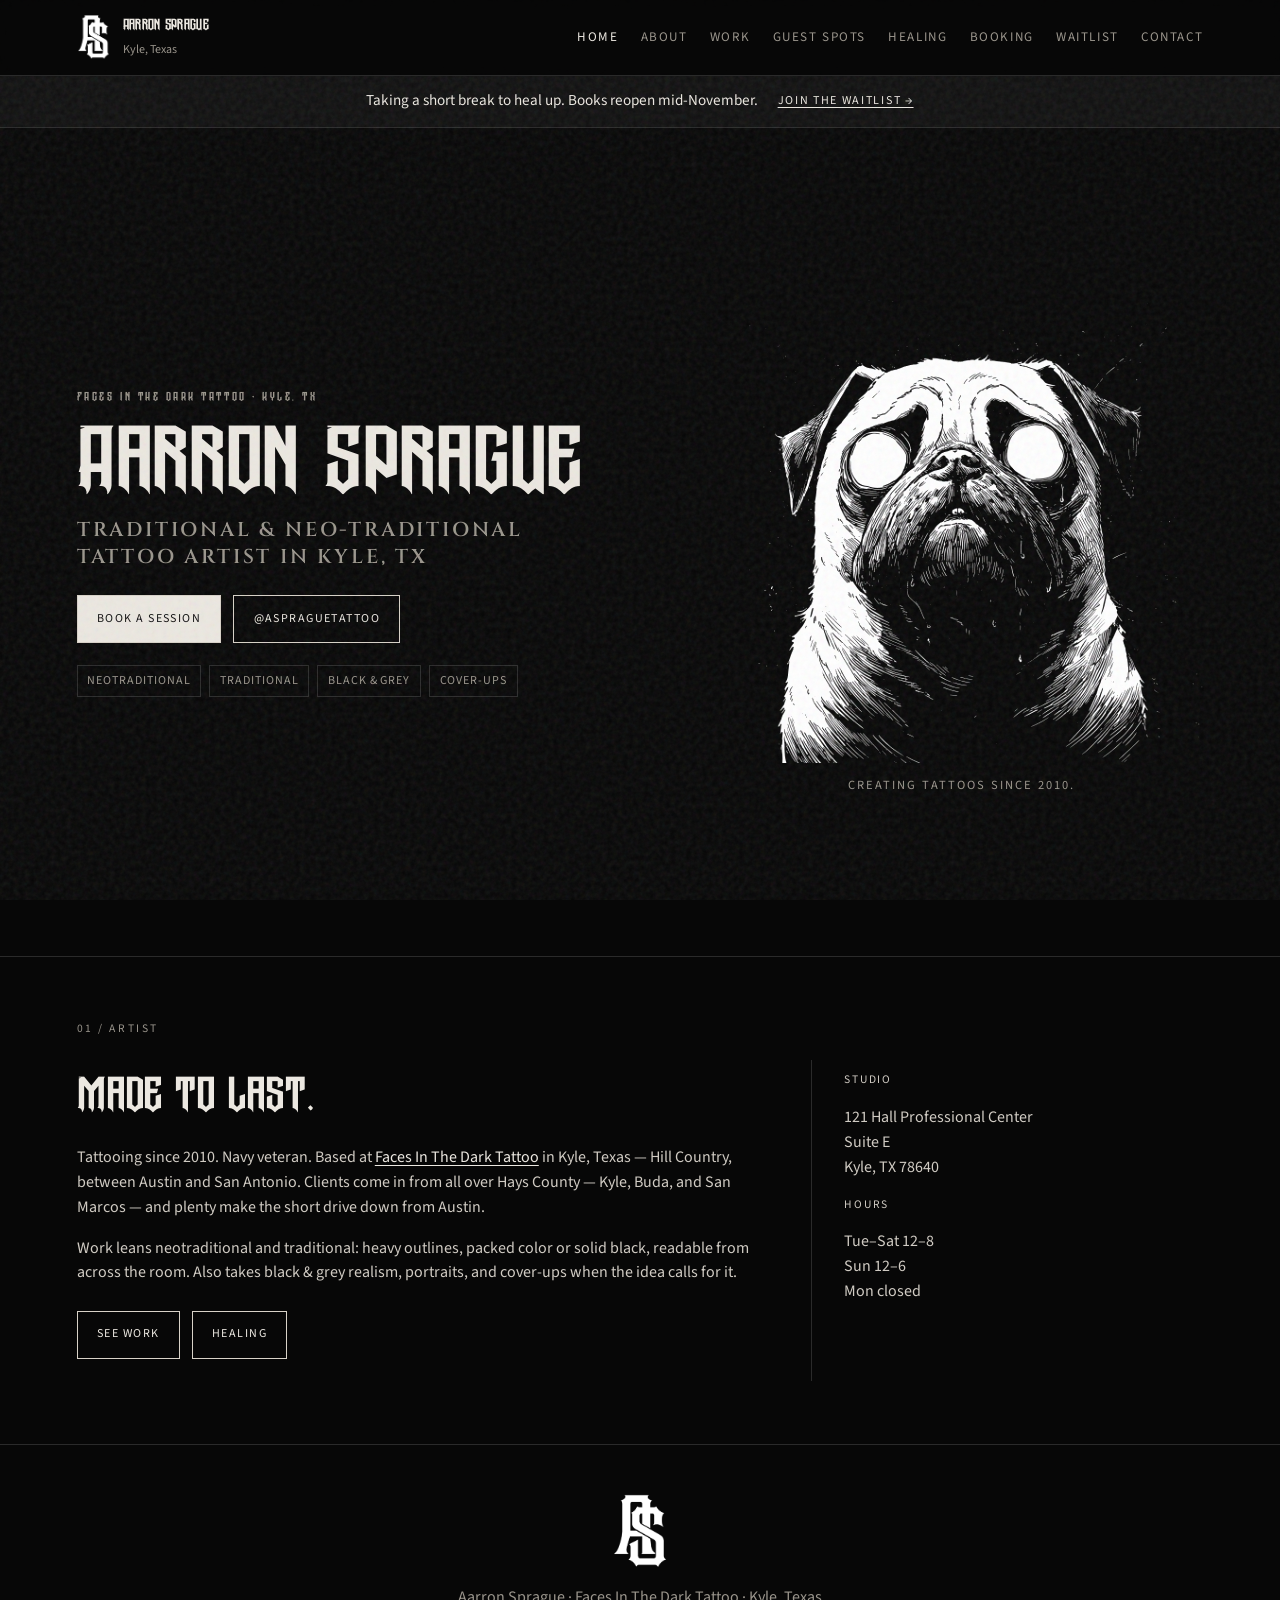
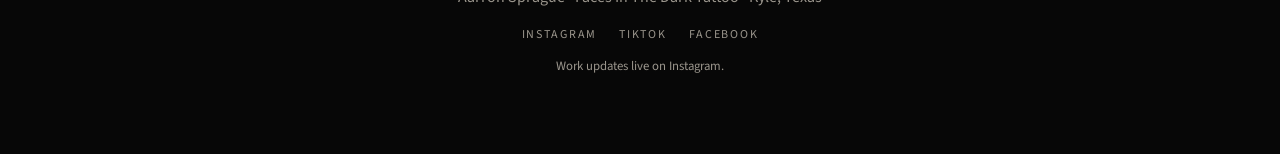
==== index.html @ e9ac8bb0 "Rebuild booking page: request form, other ways to book, how it works, deposit policy, FAQ; booking t" ====
<!DOCTYPE html>
<html lang="en">
<head>
  <meta charset="UTF-8" />
  <meta name="viewport" content="width=device-width, initial-scale=1" />
  <title>Kyle, TX Tattoo Artist | Traditional &amp; Neo-Trad | Aarron Sprague</title>
  <meta name="description" content="Bold traditional &amp; neo-traditional tattoos by Aarron Sprague at Faces In The Dark Tattoo in Kyle, TX. Near Austin, Buda &amp; San Marcos. Book today." />
  <link rel="canonical" href="https://aspraguetattoos.com/" />
  <meta property="og:type" content="website" />
  <meta property="og:site_name" content="Aarron Sprague Tattoo" />
  <meta property="og:title" content="Kyle, TX Tattoo Artist | Traditional &amp; Neo-Trad | Aarron Sprague" />
  <meta property="og:description" content="Bold traditional &amp; neo-traditional tattoos by Aarron Sprague at Faces In The Dark Tattoo in Kyle, TX. Near Austin, Buda &amp; San Marcos. Book today." />
  <meta property="og:url" content="https://aspraguetattoos.com/" />
  <meta property="og:image" content="https://aspraguetattoos.com/assets/og-image.jpg" />
  <meta property="og:image:width" content="1200" />
  <meta property="og:image:height" content="630" />
  <meta property="og:image:alt" content="Aarron Sprague, traditional &amp; neo-traditional tattoos at Faces In The Dark Tattoo, Kyle TX, with his black and white pug mascot" />
  <meta name="twitter:card" content="summary_large_image" />
  <meta name="twitter:title" content="Kyle, TX Tattoo Artist | Traditional &amp; Neo-Trad | Aarron Sprague" />
  <meta name="twitter:description" content="Bold traditional &amp; neo-traditional tattoos by Aarron Sprague at Faces In The Dark Tattoo in Kyle, TX. Near Austin, Buda &amp; San Marcos. Book today." />
  <meta name="twitter:image" content="https://aspraguetattoos.com/assets/og-image.jpg" />
  <link rel="icon" href="assets/pug-mascot.png" type="image/png" />
  <link rel="preconnect" href="https://fonts.googleapis.com" />
  <link rel="preconnect" href="https://fonts.gstatic.com" crossorigin />
  <link href="https://fonts.googleapis.com/css2?family=Cinzel:wght@400;600;700&family=Source+Sans+3:ital,wght@0,400;0,500;0,600;1,400&display=swap" rel="stylesheet" />
  <link rel="stylesheet" href="styles.css?v=6" />
  <script type="application/ld+json">
  {
    "@context": "https://schema.org",
    "@type": "TattooParlor",
    "name": "Faces In The Dark Tattoo",
    "url": "https://aspraguetattoos.com/",
    "image": "https://aspraguetattoos.com/assets/og-image.jpg",
    "telephone": "(512) 504-9988",
    "address": {
      "@type": "PostalAddress",
      "streetAddress": "121 Hall Professional Center, Suite E",
      "addressLocality": "Kyle",
      "addressRegion": "TX",
      "postalCode": "78640",
      "addressCountry": "US"
    },
    "hasMap": "https://maps.google.com/?q=121+Hall+Professional+Center+E+Kyle+TX+78640",
    "openingHoursSpecification": [
      {
        "@type": "OpeningHoursSpecification",
        "dayOfWeek": ["Tuesday", "Wednesday", "Thursday", "Friday", "Saturday"],
        "opens": "12:00",
        "closes": "20:00"
      },
      {
        "@type": "OpeningHoursSpecification",
        "dayOfWeek": "Sunday",
        "opens": "12:00",
        "closes": "18:00"
      }
    ],
    "employee": {
      "@type": "Person",
      "name": "Aarron Sprague",
      "jobTitle": "Tattoo Artist",
      "url": "https://aspraguetattoos.com/"
    },
    "sameAs": [
      "https://www.instagram.com/aspraguetattoo/",
      "https://www.tiktok.com/@aspraguetattoos",
      "https://www.facebook.com/aspraguetattoo/"
    ]
  }
  </script>
</head>
<body>
  <div class="grain" aria-hidden="true"></div>

  <header class="site-header">
    <a class="brand" href="index.html">
      <img src="assets/as-mark.png" alt="" class="brand-mark" />
      <span>
        <strong>Aarron Sprague</strong>
        <em>Kyle, Texas</em>
      </span>
    </a>
    <button class="nav-toggle" type="button" aria-expanded="false" aria-controls="site-nav" aria-label="Open menu">
      <span></span><span></span>
    </button>
    <nav id="site-nav" class="site-nav">
      <a href="index.html" aria-current="page">Home</a>
      <a href="about.html">About</a>
      <a href="work.html">Work</a>
      <a href="guest.html">Guest spots</a>
      <a href="healing.html">Healing</a>
      <a href="booking.html">Booking</a>
      <a href="waitlist.html">Waitlist</a>
      <a href="contact.html">Contact</a>
    </nav>
  </header>

  <main>
    <div class="notice-banner" role="note">
      <p>Taking a short break to heal up. Books reopen mid-November.</p>
      <a href="waitlist.html">Join the waitlist &rarr;</a>
    </div>
    <section class="hero">
      <div class="hero-copy">
        <p class="eyebrow">Faces In The Dark Tattoo · Kyle, TX</p>
        <h1 class="hero-title">
          <span class="hero-name">Aarron Sprague</span><span class="visually-hidden">: </span>
          <span class="hero-sub">Traditional &amp; Neo-Traditional Tattoo Artist in Kyle, TX</span>
        </h1>
        <div class="hero-actions">
          <a class="btn btn-solid" href="booking.html">Book a session</a>
          <a class="btn btn-ghost" href="https://www.instagram.com/aspraguetattoo/" target="_blank" rel="noopener">@aspraguetattoo</a>
        </div>
        <ul class="tags">
          <li>Neotraditional</li>
          <li>Traditional</li>
          <li>Black &amp; Grey</li>
          <li>Cover-ups</li>
        </ul>
      </div>
      <figure class="hero-mascot">
        <img src="assets/pug-mascot.png" alt="Black and white Junji Ito style pug mascot with blank staring eyes" />
        <figcaption>Creating Tattoos since 2010.</figcaption>
      </figure>
    </section>

    <section class="about band">
      <div class="band-label">01 / Artist</div>
      <div class="about-grid">
        <div>
          <h2>Made to last.</h2>
          <p>
            Tattooing since 2010. Navy veteran. Based at
            <a href="https://www.facesinthedarktattoo.com/" target="_blank" rel="noopener">Faces In The Dark Tattoo</a>
            in Kyle, Texas — Hill Country, between Austin and San Antonio.
            Clients come in from all over Hays County — Kyle, Buda, and San Marcos — and plenty make the
            short drive down from Austin.
          </p>
          <p>
            Work leans neotraditional and traditional: heavy outlines, packed color or solid black,
            readable from across the room. Also takes black &amp; grey realism, portraits, and cover-ups
            when the idea calls for it.
          </p>
          <div class="hero-actions">
            <a class="btn btn-ghost" href="work.html">See work</a>
            <a class="btn btn-ghost" href="healing.html">Healing</a>
          </div>
        </div>
        <aside class="about-aside">
          <p class="aside-kicker">Studio</p>
          <p>121 Hall Professional Center<br />Suite E<br />Kyle, TX 78640</p>
          <p class="aside-kicker">Hours</p>
          <p>Tue–Sat 12–8<br />Sun 12–6<br />Mon closed</p>
        </aside>
      </div>
    </section>
  </main>

  <footer class="site-footer">
    <img src="assets/as-mark.png" alt="" class="footer-mark" />
    <p>Aarron Sprague · Faces In The Dark Tattoo · Kyle, Texas</p>
    <p class="footer-social">
      <a href="https://www.instagram.com/aspraguetattoo/" target="_blank" rel="noopener">Instagram</a>
      <a href="https://www.tiktok.com/@aspraguetattoos" target="_blank" rel="noopener">TikTok</a>
      <a href="https://www.facebook.com/aspraguetattoo/" target="_blank" rel="noopener">Facebook</a>
    </p>
    <p class="fine">Work updates live on Instagram.</p>
  </footer>

  <script src="nav.js"></script>
</body>
</html>
---- styles.css ----
@font-face {
  font-family: "Graen Metal";
  src:
    url("assets/fonts/GraenMetal-Regular.otf") format("opentype"),
    url("assets/fonts/GraenMetal-Regular.ttf") format("truetype"),
    url("assets/fonts/GraenMetal.woff") format("woff"),
    url("assets/fonts/GraenMetal.ttf") format("truetype");
  font-weight: 400;
  font-style: normal;
  font-display: swap;
}

:root {
  --bg: #070707;
  --bg-raise: #101010;
  --ink: #ece8e1;
  --muted: #9a958c;
  --line: #2a2a2a;
  --line-hard: #d8d2c8;
  --accent: #f3f0ea;
  --display: "Graen Metal", "Cinzel", serif;
}

* {
  box-sizing: border-box;
}

html {
  scroll-behavior: smooth;
}

html, body {
  margin: 0;
  padding: 0;
  background: var(--bg);
  color: var(--ink);
  font-family: "Source Sans 3", system-ui, sans-serif;
  line-height: 1.55;
}

img {
  max-width: 100%;
  display: block;
}

a {
  color: var(--ink);
  text-underline-offset: 3px;
}

a:hover {
  color: #fff;
}

h1, h2, h3, .brand strong, .eyebrow {
  font-family: var(--display);
  font-weight: 400;
  letter-spacing: 0.02em;
}

.grain {
  pointer-events: none;
  position: fixed;
  inset: 0;
  z-index: 8;
  opacity: 0.09;
  background-image: url("data:image/svg+xml,%3Csvg viewBox='0 0 200 200' xmlns='http://www.w3.org/2000/svg'%3E%3Cfilter id='n'%3E%3CfeTurbulence type='fractalNoise' baseFrequency='.85' numOctaves='4' stitchTiles='stitch'/%3E%3C/filter%3E%3Crect width='100%25' height='100%25' filter='url(%23n)'/%3E%3C/svg%3E");
}

.site-header {
  position: sticky;
  top: 0;
  z-index: 20;
  display: flex;
  align-items: center;
  justify-content: space-between;
  gap: 1rem;
  padding: 0.85rem 6vw;
  background: rgba(7, 7, 7, 0.92);
  border-bottom: 1px solid var(--line);
  backdrop-filter: blur(10px);
}

.brand {
  display: flex;
  align-items: center;
  gap: 0.75rem;
  text-decoration: none;
}

.brand-mark {
  width: 34px;
  height: 46px;
  object-fit: contain;
  border: none;
  border-radius: 0;
  background: transparent;
  filter: none;
}

.brand strong {
  display: block;
  font-size: 0.92rem;
}

.brand em {
  font-style: normal;
  color: var(--muted);
  font-size: 0.75rem;
}

.site-nav {
  display: flex;
  gap: 1.4rem;
}

.site-nav a {
  white-space: nowrap;
  text-decoration: none;
  font-size: 0.82rem;
  letter-spacing: 0.12em;
  text-transform: uppercase;
  color: var(--muted);
}

.site-nav a:hover,
.site-nav a[aria-current="page"] {
  color: var(--ink);
}

.page-main {
  min-height: 70vh;
}

.nav-toggle {
  display: none;
  width: 42px;
  height: 42px;
  background: transparent;
  border: 1px solid var(--line);
  color: var(--ink);
  cursor: pointer;
}

.nav-toggle span {
  display: block;
  height: 1px;
  margin: 6px 8px;
  background: var(--ink);
}

.hero {
  display: grid;
  grid-template-columns: 1.1fr 0.9fr;
  gap: 4vw;
  align-items: center;
  padding: 7vh 6vw 8vh;
  min-height: calc(100vh - 72px);
}

.eyebrow {
  color: var(--muted);
  text-transform: uppercase;
  letter-spacing: 0.22em;
  font-size: 0.72rem;
  margin-bottom: 0.8rem;
}

.hero h1 {
  font-size: clamp(2.6rem, 7vw, 5.4rem);
  line-height: 0.95;
  margin: 0 0 1.2rem;
}

.lede {
  max-width: 38rem;
  font-size: 1.15rem;
  color: #d4cfc6;
}

.hero-actions {
  display: flex;
  flex-wrap: wrap;
  gap: 0.75rem;
  margin: 1.6rem 0 1.4rem;
}

.btn {
  display: inline-block;
  padding: 0.85rem 1.2rem;
  text-decoration: none;
  letter-spacing: 0.12em;
  text-transform: uppercase;
  font-size: 0.75rem;
  border: 1px solid var(--line-hard);
}

.btn-solid {
  background: var(--ink);
  color: #111;
}

.btn-solid:hover {
  background: #fff;
  color: #000;
}

.btn-ghost {
  color: var(--ink);
}

.tags {
  display: flex;
  flex-wrap: wrap;
  gap: 0.5rem;
  padding: 0;
  margin: 0;
  list-style: none;
}

.tags li {
  border: 1px solid var(--line);
  color: var(--muted);
  font-size: 0.75rem;
  letter-spacing: 0.08em;
  text-transform: uppercase;
  padding: 0.35rem 0.6rem;
}

.hero-mascot {
  margin: 0;
}

.hero-mascot img {
  width: 100%;
  max-width: 520px;
  margin-inline: auto;
  mix-blend-mode: screen;
  filter: contrast(1.08) brightness(1.05);
}

.hero-mascot figcaption {
  color: var(--muted);
  font-size: 0.78rem;
  letter-spacing: 0.16em;
  text-transform: uppercase;
  margin-top: 0.8rem;
  text-align: center;
}

.band {
  padding: 7vh 6vw;
  border-top: 1px solid var(--line);
}

.band-label {
  font-size: 0.72rem;
  letter-spacing: 0.22em;
  text-transform: uppercase;
  color: var(--muted);
  margin-bottom: 1.4rem;
}

.section-head {
  max-width: 40rem;
  margin-bottom: 2.2rem;
}

.section-head h2,
.about-grid h2,
.contact-grid h2 {
  font-size: clamp(1.8rem, 4vw, 2.8rem);
  margin: 0 0 0.7rem;
}

.about-grid,
.contact-grid {
  display: grid;
  grid-template-columns: 1.4fr 0.8fr;
  gap: 3rem;
}

.about-grid p,
.section-head p {
  color: #d0cbc3;
}

.aside-kicker {
  text-transform: uppercase;
  letter-spacing: 0.16em;
  font-size: 0.72rem;
  color: var(--muted);
  margin-bottom: 0.3rem;
}

.about-aside {
  border-left: 1px solid var(--line);
  padding-left: 2rem;
}

.work-grid {
  display: grid;
  grid-template-columns: repeat(3, 1fr);
  gap: 1rem;
}

.work-card {
  display: flex;
  flex-direction: column;
  gap: 0.45rem;
  min-height: 180px;
  padding: 1.2rem;
  text-decoration: none;
  background: var(--bg-raise);
  border: 1px solid var(--line);
}

.work-card:hover {
  border-color: var(--line-hard);
}

.work-card.featured {
  grid-column: span 2;
  flex-direction: row;
  align-items: center;
  gap: 1.2rem;
}

.work-card.featured img {
  width: 140px;
  height: 140px;
  object-fit: cover;
  filter: contrast(1.1);
}

.work-meta {
  color: var(--muted);
  font-size: 0.72rem;
  letter-spacing: 0.14em;
  text-transform: uppercase;
}

.work-card strong {
  font-family: var(--display);
  font-size: 1.15rem;
}

.work-card span:last-child {
  color: #bdb8b0;
  font-size: 0.95rem;
}

.ig-banner {
  display: flex;
  align-items: center;
  gap: 1rem;
  margin: 0 0 1.4rem;
  padding: 0.8rem 1rem;
  border: 1px solid var(--line);
  text-decoration: none;
  max-width: 36rem;
}

.ig-banner img {
  width: 72px;
  height: 72px;
  object-fit: cover;
  filter: contrast(1.15);
}

.ig-banner strong {
  display: block;
  font-family: var(--display);
  font-weight: 400;
  letter-spacing: 0.04em;
}

.ig-banner em {
  color: var(--muted);
  font-style: normal;
  font-size: 0.9rem;
}

.gallery {
  columns: 3 240px;
  column-gap: 0.7rem;
}

.gallery figure {
  margin: 0 0 0.7rem;
  break-inside: avoid;
  background: #111;
  border: 1px solid var(--line);
}

.gallery img {
  width: 100%;
  height: auto;
  display: block;
}

.gallery figcaption {
  padding: 0.45rem 0.6rem 0.55rem;
  color: var(--muted);
  font-size: 0.75rem;
  letter-spacing: 0.08em;
  text-transform: uppercase;
}

@media (max-width: 720px) {
  .gallery {
    columns: 2 140px;
  }
}

.ig-grid .instagram-media {
  background: #111 !important;
  border: 1px solid var(--line) !important;
  border-radius: 0 !important;
  box-shadow: none !important;
  margin: 0 !important;
  min-width: 0 !important;
  width: 100% !important;
  max-width: none !important;
}

/* ---------- Aftercare: one sectioned article ---------- */
.heal-article {
  max-width: 70ch;
}

.heal-section {
  padding: 2.2rem 0;
  border-top: 1px solid var(--line);
}

.heal-section:first-child {
  padding-top: 0;
  border-top: 0;
}

.heal-section:last-child {
  padding-bottom: 0;
}

.heal-section h3 {
  margin: 0 0 1rem;
  font-family: var(--display);
  font-weight: 400;
  font-size: clamp(1.2rem, 2.4vw, 1.5rem);
  line-height: 1.2;
  color: var(--ink);
}

.heal-section p,
.heal-section li {
  color: #d0cbc3;
  font-size: 1.05rem;
  line-height: 1.7;
}

.heal-section p {
  margin: 0;
}

.heal-section p + p {
  margin-top: 1rem;
}

.heal-section ol,
.heal-section ul {
  margin: 0;
  padding-left: 1.4rem;
}

.heal-section li {
  padding-left: 0.35rem;
}

.heal-section li + li {
  margin-top: 0.6rem;
}

.heal-section li::marker {
  color: var(--muted);
}

.heal-section ol li::marker {
  font-variant-numeric: tabular-nums;
}

.book-layout {
  display: grid;
  grid-template-columns: 1fr 1fr;
  gap: 2rem;
}

.steps {
  margin: 0;
  padding: 0;
  list-style: none;
  counter-reset: step;
}

.steps li {
  counter-increment: step;
  position: relative;
  padding: 0 0 1.4rem 3rem;
  border-left: 1px solid var(--line);
}

.steps li::before {
  content: counter(step);
  position: absolute;
  left: -0.8rem;
  top: 0;
  width: 1.6rem;
  height: 1.6rem;
  border: 1px solid var(--line-hard);
  background: var(--bg);
  display: grid;
  place-items: center;
  font-family: var(--display);
  font-size: 0.75rem;
}

.steps strong {
  display: block;
  font-family: var(--display);
  margin-bottom: 0.25rem;
}

.book-cards {
  display: grid;
  gap: 0.8rem;
}

.book-card {
  display: block;
  padding: 1.1rem 1.2rem;
  text-decoration: none;
  border: 1px solid var(--line);
  background: var(--bg-raise);
}

.book-card:hover {
  border-color: var(--line-hard);
}

.book-card strong {
  display: block;
  font-family: var(--display);
  margin: 0.25rem 0;
}

address {
  font-style: normal;
  margin-bottom: 1rem;
}

.contact-list {
  list-style: none;
  padding: 0;
  margin: 0;
}

.contact-list li {
  border-top: 1px solid var(--line);
  padding: 0.7rem 0;
}

.map-link a {
  letter-spacing: 0.12em;
  text-transform: uppercase;
  font-size: 0.78rem;
}

.site-footer {
  border-top: 1px solid var(--line);
  padding: 3rem 6vw 4rem;
  text-align: center;
  color: var(--muted);
}

.footer-mark {
  width: 56px;
  height: 76px;
  object-fit: contain;
  margin: 0 auto 1rem;
  border: none;
  border-radius: 0;
  filter: none;
}

.fine {
  font-size: 0.8rem;
}

@media (max-width: 900px) {
  .hero,
  .about-grid,
  .contact-grid,
  .book-layout {
    grid-template-columns: 1fr;
  }

  .work-grid {
    grid-template-columns: 1fr 1fr;
  }

  .work-card.featured {
    grid-column: span 2;
  }

  .about-aside {
    border-left: 0;
    border-top: 1px solid var(--line);
    padding: 1.4rem 0 0;
  }

  .hero {
    min-height: unset;
    padding-top: 4vh;
  }
}

/* Eight nav links: switch to the menu button below 820px so links never wrap */
@media (max-width: 820px) {
  .nav-toggle {
    display: inline-block;
  }

  .site-nav {
    display: none;
    position: absolute;
    top: 100%;
    right: 0;
    left: 0;
    flex-direction: column;
    gap: 0;
    background: #0a0a0a;
    border-bottom: 1px solid var(--line);
    padding: 0.5rem 6vw 1rem;
  }

  .site-nav.open {
    display: flex;
  }

  .site-nav a {
    padding: 0.7rem 0;
    border-top: 1px solid var(--line);
  }
}

@media (max-width: 700px) {
  .work-grid,
  .work-card.featured {
    grid-template-columns: 1fr;
  }

  .work-card.featured {
    grid-column: auto;
    flex-direction: column;
    align-items: flex-start;
  }
}

.spot-list {
  display: grid;
  gap: 0.8rem;
  max-width: 46rem;
}

.spot {
  display: grid;
  grid-template-columns: 9.5rem 1fr;
  gap: 1rem;
  padding: 1rem 1.1rem;
  border: 1px solid var(--line);
  background: var(--bg-raise);
}

.spot time {
  color: var(--ink);
  letter-spacing: 0.08em;
  text-transform: uppercase;
  font-size: 0.82rem;
}

.spot strong {
  display: block;
  font-family: var(--display);
  font-weight: 400;
  font-size: 1.25rem;
  margin-bottom: 0.2rem;
}

.spot p {
  margin: 0;
  color: var(--muted);
}

.spot-empty {
  color: var(--muted);
  border: 1px dashed var(--line);
  padding: 1.2rem;
}

@media (max-width: 640px) {
  .spot {
    grid-template-columns: 1fr;
    gap: 0.3rem;
  }
}


/* ---------- Visually hidden (screen readers only) ---------- */
.visually-hidden {
  position: absolute !important;
  width: 1px;
  height: 1px;
  padding: 0;
  margin: -1px;
  overflow: hidden;
  clip: rect(0, 0, 0, 0);
  white-space: nowrap;
  border: 0;
}

/* ---------- Home H1: name + keyword line ---------- */
.hero-title .hero-name {
  display: block;
}

.hero-title .hero-sub {
  display: block;
  margin-top: 0.9rem;
  font-family: "Cinzel", serif;
  font-weight: 600;
  font-size: clamp(0.95rem, 1.6vw, 1.25rem);
  line-height: 1.35;
  letter-spacing: 0.14em;
  text-transform: uppercase;
  color: var(--muted);
  max-width: 34rem;
}

/* ---------- Break / waitlist banner ---------- */
.notice-banner {
  display: flex;
  flex-wrap: wrap;
  align-items: center;
  justify-content: center;
  gap: 0.4rem 1.2rem;
  padding: 0.85rem 6vw;
  background: var(--bg-raise);
  border-bottom: 1px solid var(--line);
  text-align: center;
}

.notice-banner p {
  margin: 0;
  color: var(--ink);
  font-size: 0.95rem;
}

.notice-banner a {
  font-size: 0.75rem;
  letter-spacing: 0.14em;
  text-transform: uppercase;
  white-space: nowrap;
}

/* ---------- Footer social ---------- */
.footer-social {
  display: flex;
  justify-content: center;
  flex-wrap: wrap;
  gap: 0.4rem 1.4rem;
  margin: 1rem 0 0;
}

.footer-social a {
  color: var(--muted);
  text-decoration: none;
  font-size: 0.75rem;
  letter-spacing: 0.14em;
  text-transform: uppercase;
}

.footer-social a:hover {
  color: var(--ink);
}

/* ---------- Waitlist form ---------- */
.form-col {
  display: grid;
  gap: 0.8rem;
  align-content: start;
  min-width: 0;
}

.form-col > .aside-kicker {
  margin: 0;
}

.waitlist-form {
  display: grid;
  gap: 1.35rem;
  align-content: start;
  margin: 0;
  padding: 1.6rem 1.5rem 1.5rem;
  background: var(--bg-raise);
  border: 1px solid var(--line);
}

.hp-field,
.waitlist-form .hp-field {
  display: none !important;
}

.field-row {
  display: grid;
  grid-template-columns: 1fr 1fr;
  gap: 1.35rem 1rem;
}

.field {
  display: flex;
  flex-direction: column;
  gap: 0.5rem;
  min-width: 0;
  margin: 0;
}

/* Labels use the site display font, stacked above the field */
.field > label,
.field > legend {
  display: flex;
  align-items: baseline;
  gap: 0.5rem;
  padding: 0;
  font-family: var(--display);
  font-weight: 400;
  font-size: 1rem;
  line-height: 1.2;
  letter-spacing: 0.04em;
  text-transform: none;
  color: var(--ink);
}

.field .req {
  font-family: "Source Sans 3", system-ui, sans-serif;
  color: var(--muted);
}

.field .opt {
  font-family: "Source Sans 3", system-ui, sans-serif;
  font-style: normal;
  font-size: 0.66rem;
  letter-spacing: 0.14em;
  text-transform: uppercase;
  color: var(--muted);
}

.waitlist-form input[type="text"],
.waitlist-form input[type="email"],
.waitlist-form input[type="tel"],
.waitlist-form textarea {
  -webkit-appearance: none;
  appearance: none;
  display: block;
  width: 100%;
  margin: 0;
  padding: 0.8rem 0.9rem;
  background: var(--bg);
  border: 1px solid var(--line);
  border-radius: 0;
  box-shadow: none;
  color: var(--ink);
  caret-color: var(--ink);
  font-family: "Source Sans 3", system-ui, sans-serif;
  font-size: 1rem;
  line-height: 1.4;
  transition: border-color 0.15s ease, box-shadow 0.15s ease;
}

.waitlist-form textarea {
  min-height: 9.5rem;
  resize: vertical;
}

.waitlist-form input::placeholder,
.waitlist-form textarea::placeholder {
  color: var(--muted);
  opacity: 0.6;
}

.waitlist-form input[type="text"]:hover,
.waitlist-form input[type="email"]:hover,
.waitlist-form input[type="tel"]:hover,
.waitlist-form textarea:hover {
  border-color: var(--muted);
}

.waitlist-form input:focus,
.waitlist-form textarea:focus {
  outline: none;
  border-color: var(--line-hard);
  box-shadow: 0 0 0 1px var(--line-hard);
}

/* Keep browser autofill dark (no yellow/blue fill) */
.waitlist-form input:-webkit-autofill,
.waitlist-form input:-webkit-autofill:hover,
.waitlist-form input:-webkit-autofill:focus {
  -webkit-text-fill-color: var(--ink);
  -webkit-box-shadow: 0 0 0 1000px var(--bg) inset;
  caret-color: var(--ink);
}

/* Style: grey pill toggles (native radios kept for keyboard + forms) */
.choice-group {
  border: 0;
  padding: 0;
  min-inline-size: 0;
}

.choice-group > legend {
  margin-bottom: 0.5rem;
}

.pill-row {
  display: flex;
  flex-wrap: wrap;
  gap: 0.5rem;
}

.pill {
  position: relative;
  display: inline-flex;
  cursor: pointer;
}

.pill input {
  position: absolute;
  opacity: 0;
  width: 1px;
  height: 1px;
  margin: 0;
  pointer-events: none;
}

.pill span {
  display: inline-block;
  padding: 0.6rem 1rem;
  border: 1px solid var(--line);
  background: var(--bg);
  color: var(--muted);
  font-size: 0.75rem;
  letter-spacing: 0.12em;
  text-transform: uppercase;
  transition: border-color 0.15s ease, color 0.15s ease, background 0.15s ease;
}

.pill:hover span {
  border-color: var(--muted);
  color: var(--ink);
}

.pill input:checked + span {
  background: var(--ink);
  border-color: var(--ink);
  color: #111;
}

/* "Other style" box: hidden unless Other is selected */
.choice-group .other-style {
  display: none;
  margin-top: 1rem;
}

.choice-group:has(#wl-style-other:checked) .other-style,
.choice-group:has(#bk-style-other:checked) .other-style,
.choice-group.show-other .other-style {
  display: flex;
}

.pill input:focus-visible + span {
  outline: 1px solid var(--line-hard);
  outline-offset: 2px;
}

.form-actions {
  display: flex;
  flex-wrap: wrap;
  align-items: center;
  gap: 0.8rem 1.2rem;
  padding-top: 1.2rem;
  border-top: 1px solid var(--line);
}

.waitlist-form .btn {
  margin: 0;
  cursor: pointer;
  font-family: "Source Sans 3", system-ui, sans-serif;
  border-radius: 0;
}

.waitlist-form .btn:focus-visible {
  outline: 1px solid var(--line-hard);
  outline-offset: 3px;
}

.field-hint {
  color: var(--muted);
  font-size: 0.82rem;
}

.form-note {
  margin: 0;
  color: var(--muted);
  font-size: 0.85rem;
}

.waitlist .book-cards,
.book .book-cards {
  align-content: start;
}

.book-cards > .aside-kicker {
  margin: 0;
}

div.book-card:hover {
  border-color: var(--line);
}

@media (max-width: 640px) {
  .waitlist-form {
    padding: 1.2rem 1rem;
  }

  .field-row {
    grid-template-columns: 1fr;
  }

  .form-actions .btn {
    width: 100%;
    text-align: center;
  }
}

/* Eight nav links: tighten spacing on mid-size screens */
@media (max-width: 1100px) and (min-width: 821px) {
  .site-nav {
    gap: 1rem;
  }

  .site-nav a {
    font-size: 0.74rem;
    letter-spacing: 0.1em;
  }
}

/* ---------- About page ---------- */
.about-page-grid {
  display: grid;
  grid-template-columns: minmax(0, 0.85fr) minmax(0, 1.15fr);
  gap: clamp(2rem, 4vw, 4rem);
  align-items: start;
}

.about-photo {
  margin: 0;
  position: sticky;
  top: 6.5rem;
}

.about-photo img {
  width: 100%;
  height: auto;
  border: 1px solid var(--line);
  background: var(--bg-raise);
}

.about-photo figcaption {
  margin-top: 0.7rem;
  color: var(--muted);
  font-size: 0.72rem;
  letter-spacing: 0.16em;
  text-transform: uppercase;
}

.about-copy {
  max-width: 68ch;
}

.page-title {
  font-size: clamp(1.8rem, 4vw, 2.8rem);
  line-height: 1.05;
  margin: 0 0 1.4rem;
}

.about-copy p {
  margin: 0;
  color: #d0cbc3;
  font-size: 1.05rem;
  line-height: 1.75;
}

.about-copy p + p {
  margin-top: 1.1rem;
}

.about-cta {
  margin: 2rem 0 0;
  padding-top: 1.6rem;
  border-top: 1px solid var(--line);
}

@media (max-width: 900px) {
  .about-page-grid {
    grid-template-columns: 1fr;
  }

  .about-photo {
    position: static;
    max-width: 34rem;
  }
}

/* ---------- Booking page ---------- */
.form-callout {
  margin: 0;
  padding: 0.9rem 1.1rem;
  border: 1px solid var(--line);
  border-left: 2px solid var(--line-hard);
  background: var(--bg-raise);
  color: #d0cbc3;
  font-size: 0.95rem;
}

.form-callout strong {
  color: var(--ink);
  font-weight: 600;
}

.form-aside {
  margin: 0;
  padding: 0.9rem 1rem;
  border: 1px dashed var(--line);
  color: var(--muted);
  font-size: 0.92rem;
  line-height: 1.5;
}

.form-aside strong {
  color: var(--ink);
  font-weight: 600;
}

/* Required policy checkbox: dark square, fills light grey when checked */
.check {
  display: flex;
  align-items: flex-start;
  gap: 0.75rem;
  cursor: pointer;
  color: #d0cbc3;
  font-size: 0.98rem;
  line-height: 1.45;
}

.check input {
  -webkit-appearance: none;
  appearance: none;
  flex: 0 0 auto;
  width: 1.25rem;
  height: 1.25rem;
  margin: 0.1rem 0 0;
  border: 1px solid var(--muted);
  border-radius: 0;
  background: var(--bg);
  display: grid;
  place-items: center;
  cursor: pointer;
  transition: border-color 0.15s ease, background 0.15s ease;
}

.check input::after {
  content: "";
  width: 0.35rem;
  height: 0.65rem;
  margin-top: -0.12rem;
  border: solid #111;
  border-width: 0 2px 2px 0;
  transform: rotate(45deg);
  opacity: 0;
}

.check:hover input {
  border-color: var(--ink);
}

.check input:checked {
  background: var(--ink);
  border-color: var(--ink);
}

.check input:checked::after {
  opacity: 1;
}

.check input:focus-visible {
  outline: 1px solid var(--line-hard);
  outline-offset: 2px;
}

.check .req {
  color: var(--muted);
}

.book-card .card-hours {
  display: block;
  margin-top: 0.5rem;
  color: var(--muted);
  font-size: 0.9rem;
}

.book-card .card-link {
  display: inline-block;
  margin-top: 0.6rem;
  letter-spacing: 0.12em;
  text-transform: uppercase;
  font-size: 0.72rem;
}

.booking-steps {
  max-width: 44rem;
}

.booking-steps li {
  color: #d0cbc3;
}

.booking-steps li:last-child {
  padding-bottom: 0;
}

.booking-steps strong {
  color: var(--ink);
  font-weight: 400;
}

/* How it works + Deposit & policies side by side on desktop */
.booking-info {
  display: grid;
  grid-template-columns: minmax(0, 1fr) minmax(0, 1fr);
  gap: 3rem clamp(2rem, 5vw, 5rem);
  align-items: start;
}

.booking-info .section-head {
  margin-bottom: 1.8rem;
}

.booking-info .heal-article {
  max-width: none;
}

#policies,
#faq {
  scroll-margin-top: 6rem;
}

/* FAQ: two columns of questions on desktop */
.faq-grid {
  max-width: none;
  display: grid;
  grid-template-columns: minmax(0, 1fr) minmax(0, 1fr);
  column-gap: clamp(2rem, 5vw, 5rem);
}

.faq-grid .heal-section {
  padding: 1.8rem 0;
}

.faq-grid .heal-section:nth-child(-n + 2) {
  padding-top: 0;
  border-top: 0;
}

.faq-grid .heal-section:nth-last-child(-n + 2) {
  padding-bottom: 0;
}

@media (max-width: 900px) {
  .booking-info,
  .faq-grid {
    grid-template-columns: 1fr;
  }

  .booking-info {
    gap: 0;
  }

  .booking-info > #policies {
    margin-top: 7vh;
    padding-top: 7vh;
    border-top: 1px solid var(--line);
  }

  .faq-grid .heal-section:nth-child(2) {
    padding-top: 1.8rem;
    border-top: 1px solid var(--line);
  }

  .faq-grid .heal-section:nth-last-child(2) {
    padding-bottom: 1.8rem;
  }
}
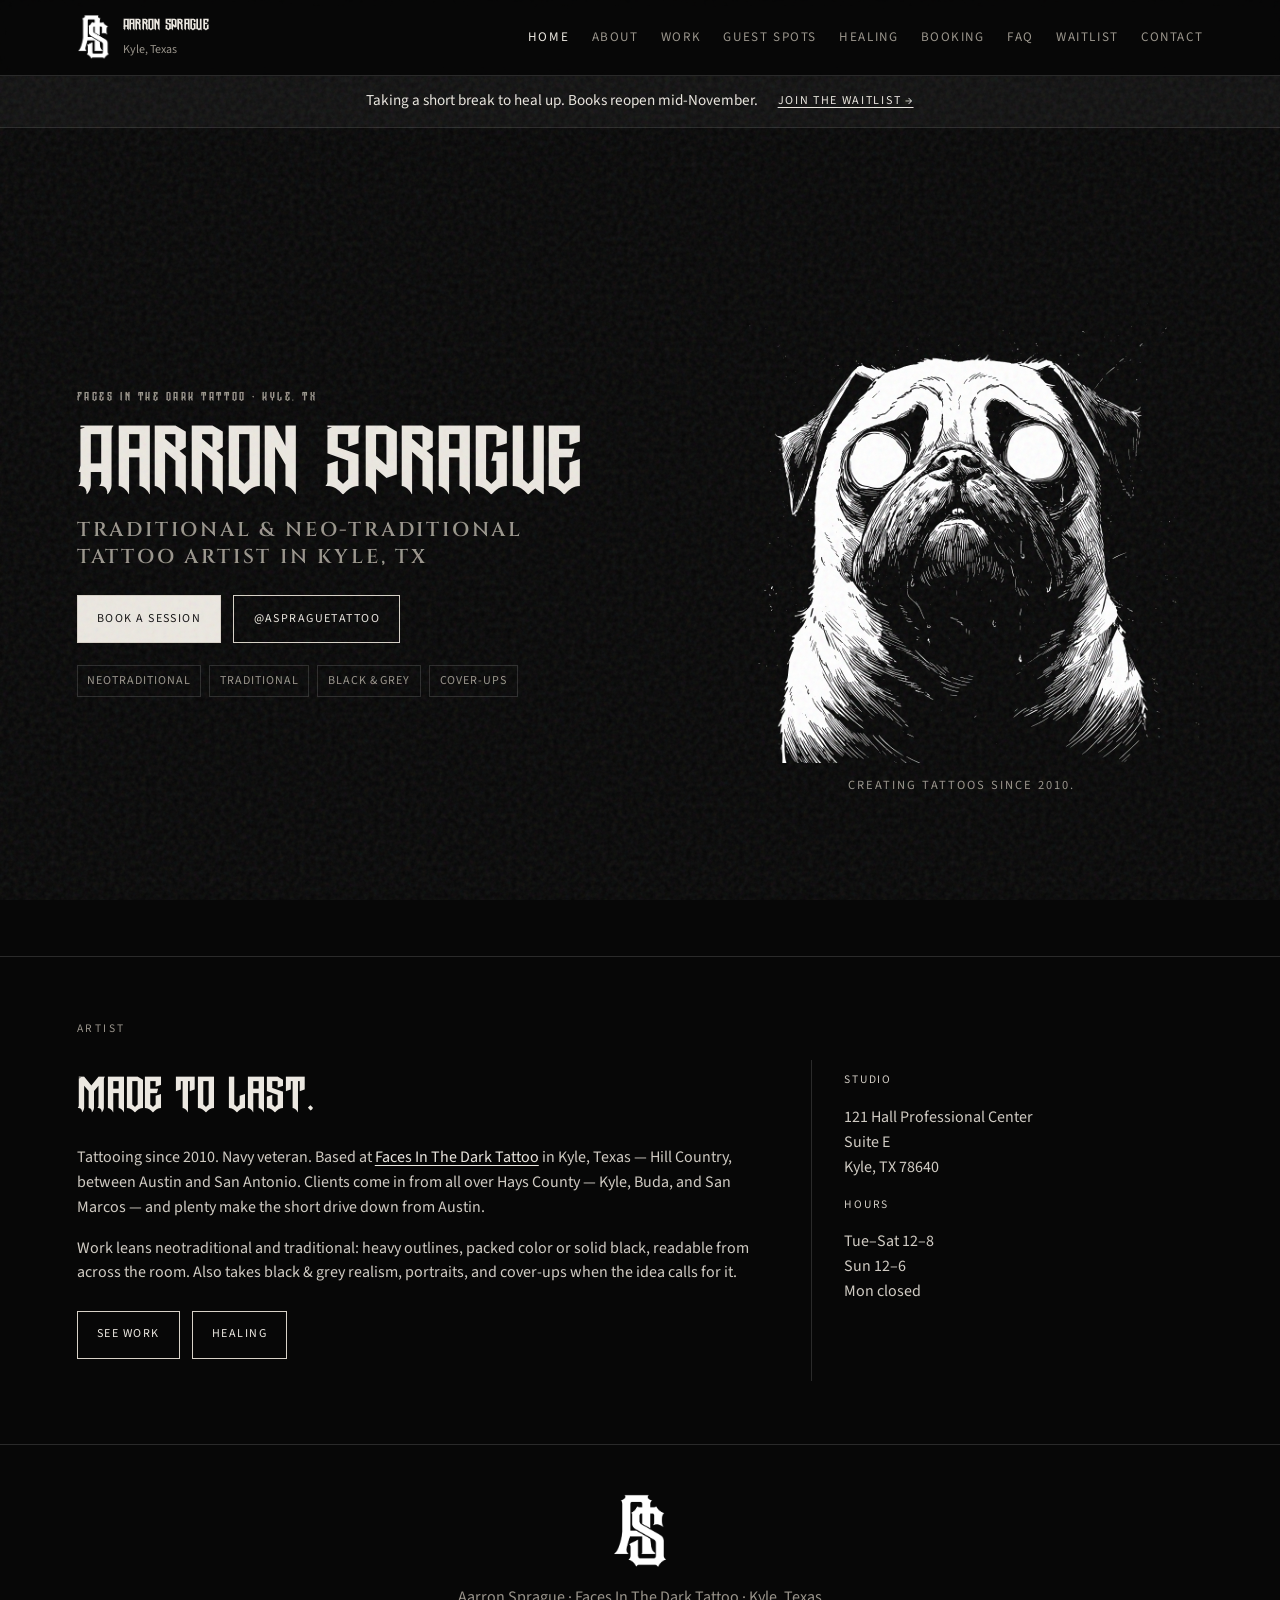
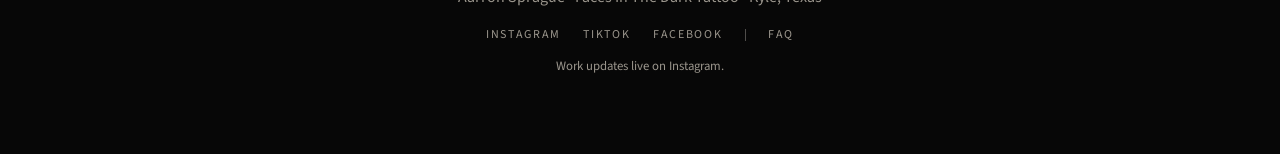
==== commit f27f2b1e: "Move FAQ to its own page; FAQ in nav and footer; drop numbers from eyebrow labels; nav breakpoint 90" ====
--- a/index.html
+++ b/index.html
@@ -23,7 +23,7 @@
   <link rel="preconnect" href="https://fonts.googleapis.com" />
   <link rel="preconnect" href="https://fonts.gstatic.com" crossorigin />
   <link href="https://fonts.googleapis.com/css2?family=Cinzel:wght@400;600;700&family=Source+Sans+3:ital,wght@0,400;0,500;0,600;1,400&display=swap" rel="stylesheet" />
-  <link rel="stylesheet" href="styles.css?v=6" />
+  <link rel="stylesheet" href="styles.css?v=7" />
   <script type="application/ld+json">
   {
     "@context": "https://schema.org",
@@ -90,6 +90,7 @@
       <a href="guest.html">Guest spots</a>
       <a href="healing.html">Healing</a>
       <a href="booking.html">Booking</a>
+      <a href="faq.html">FAQ</a>
       <a href="waitlist.html">Waitlist</a>
       <a href="contact.html">Contact</a>
     </nav>
@@ -125,7 +126,7 @@
     </section>
 
     <section class="about band">
-      <div class="band-label">01 / Artist</div>
+      <div class="band-label">Artist</div>
       <div class="about-grid">
         <div>
           <h2>Made to last.</h2>
@@ -163,6 +164,8 @@
       <a href="https://www.instagram.com/aspraguetattoo/" target="_blank" rel="noopener">Instagram</a>
       <a href="https://www.tiktok.com/@aspraguetattoos" target="_blank" rel="noopener">TikTok</a>
       <a href="https://www.facebook.com/aspraguetattoo/" target="_blank" rel="noopener">Facebook</a>
+      <span class="footer-sep" aria-hidden="true"></span>
+      <a href="faq.html">FAQ</a>
     </p>
     <p class="fine">Work updates live on Instagram.</p>
   </footer>
--- a/styles.css
+++ b/styles.css
@@ -624,8 +624,8 @@
   }
 }
 
-/* Eight nav links: switch to the menu button below 820px so links never wrap */
-@media (max-width: 820px) {
+/* Nine nav links: switch to the menu button below 900px so links never wrap or crowd the logo */
+@media (max-width: 900px) {
   .nav-toggle {
     display: inline-block;
   }
@@ -1052,8 +1052,8 @@
   }
 }
 
-/* Eight nav links: tighten spacing on mid-size screens */
-@media (max-width: 1100px) and (min-width: 821px) {
+/* Nine nav links: tighten spacing on mid-size screens */
+@media (max-width: 1100px) and (min-width: 901px) {
   .site-nav {
     gap: 1rem;
   }
@@ -1270,38 +1270,13 @@
 }
 
 #policies,
-#faq {
+#request {
   scroll-margin-top: 6rem;
 }
 
-/* FAQ: two columns of questions on desktop */
-.faq-grid {
-  max-width: none;
-  display: grid;
-  grid-template-columns: minmax(0, 1fr) minmax(0, 1fr);
-  column-gap: clamp(2rem, 5vw, 5rem);
-}
-
-.faq-grid .heal-section {
-  padding: 1.8rem 0;
-}
-
-.faq-grid .heal-section:nth-child(-n + 2) {
-  padding-top: 0;
-  border-top: 0;
-}
-
-.faq-grid .heal-section:nth-last-child(-n + 2) {
-  padding-bottom: 0;
-}
-
 @media (max-width: 900px) {
-  .booking-info,
-  .faq-grid {
+  .booking-info {
     grid-template-columns: 1fr;
-  }
-
-  .booking-info {
     gap: 0;
   }
 
@@ -1310,13 +1285,136 @@
     padding-top: 7vh;
     border-top: 1px solid var(--line);
   }
-
-  .faq-grid .heal-section:nth-child(2) {
-    padding-top: 1.8rem;
-    border-top: 1px solid var(--line);
-  }
-
-  .faq-grid .heal-section:nth-last-child(2) {
-    padding-bottom: 1.8rem;
-  }
-}
+}
+
+/* Booking: small card pointing to the FAQ page */
+.faq-card {
+  max-width: 40rem;
+}
+
+.faq-card strong {
+  font-size: 1.15rem;
+  line-height: 1.3;
+}
+
+.faq-card .card-link {
+  display: inline-block;
+  margin-top: 0.5rem;
+  letter-spacing: 0.12em;
+  text-transform: uppercase;
+  font-size: 0.72rem;
+  color: var(--ink);
+  border-bottom: 1px solid var(--muted);
+  padding-bottom: 0.1rem;
+}
+
+.faq-card:hover .card-link {
+  border-color: var(--ink);
+}
+
+/* Footer: thin divider between social links and the FAQ link */
+.footer-sep {
+  align-self: center;
+  width: 1px;
+  height: 0.8rem;
+  background: var(--line-hard);
+  opacity: 0.35;
+}
+
+/* ---------- FAQ page ---------- */
+.faq-page .section-head {
+  margin-bottom: 1.6rem;
+}
+
+.faq-page .page-title {
+  margin-bottom: 0.7rem;
+}
+
+.faq-jump {
+  display: flex;
+  flex-wrap: wrap;
+  gap: 0.5rem;
+  margin: 0 0 2.6rem;
+}
+
+.faq-jump a {
+  display: inline-block;
+  padding: 0.55rem 0.9rem;
+  border: 1px solid var(--line);
+  background: var(--bg-raise);
+  color: var(--muted);
+  text-decoration: none;
+  font-size: 0.72rem;
+  letter-spacing: 0.12em;
+  text-transform: uppercase;
+  transition: border-color 0.15s ease, color 0.15s ease;
+}
+
+.faq-jump a:hover {
+  border-color: var(--muted);
+  color: var(--ink);
+}
+
+.faq-group {
+  display: grid;
+  grid-template-columns: minmax(0, 15rem) minmax(0, 70ch);
+  gap: 1.4rem clamp(2rem, 5vw, 5rem);
+  align-items: start;
+  padding: 2.6rem 0;
+  border-top: 1px solid var(--line);
+  scroll-margin-top: 5rem;
+}
+
+.faq-group-title {
+  position: sticky;
+  top: 6.5rem;
+  margin: 0;
+  font-size: clamp(1.35rem, 2.6vw, 1.7rem);
+  line-height: 1.15;
+  color: var(--ink);
+}
+
+.faq-list {
+  max-width: none;
+}
+
+.faq-list .heal-section {
+  padding: 1.7rem 0;
+}
+
+.faq-list .heal-section:first-child {
+  padding-top: 0.2rem;
+}
+
+.faq-list .heal-section:last-child {
+  padding-bottom: 0;
+}
+
+.faq-list .heal-section h3 {
+  font-size: clamp(1.1rem, 2vw, 1.3rem);
+  margin-bottom: 0.7rem;
+}
+
+.faq-cta {
+  padding-top: 2.6rem;
+  border-top: 1px solid var(--line);
+}
+
+.faq-cta > p:not(.aside-kicker) {
+  margin: 0;
+  color: #d0cbc3;
+}
+
+.faq-cta .hero-actions {
+  margin-bottom: 0;
+}
+
+@media (max-width: 900px) {
+  .faq-group {
+    grid-template-columns: 1fr;
+  }
+
+  .faq-group-title {
+    position: static;
+  }
+}
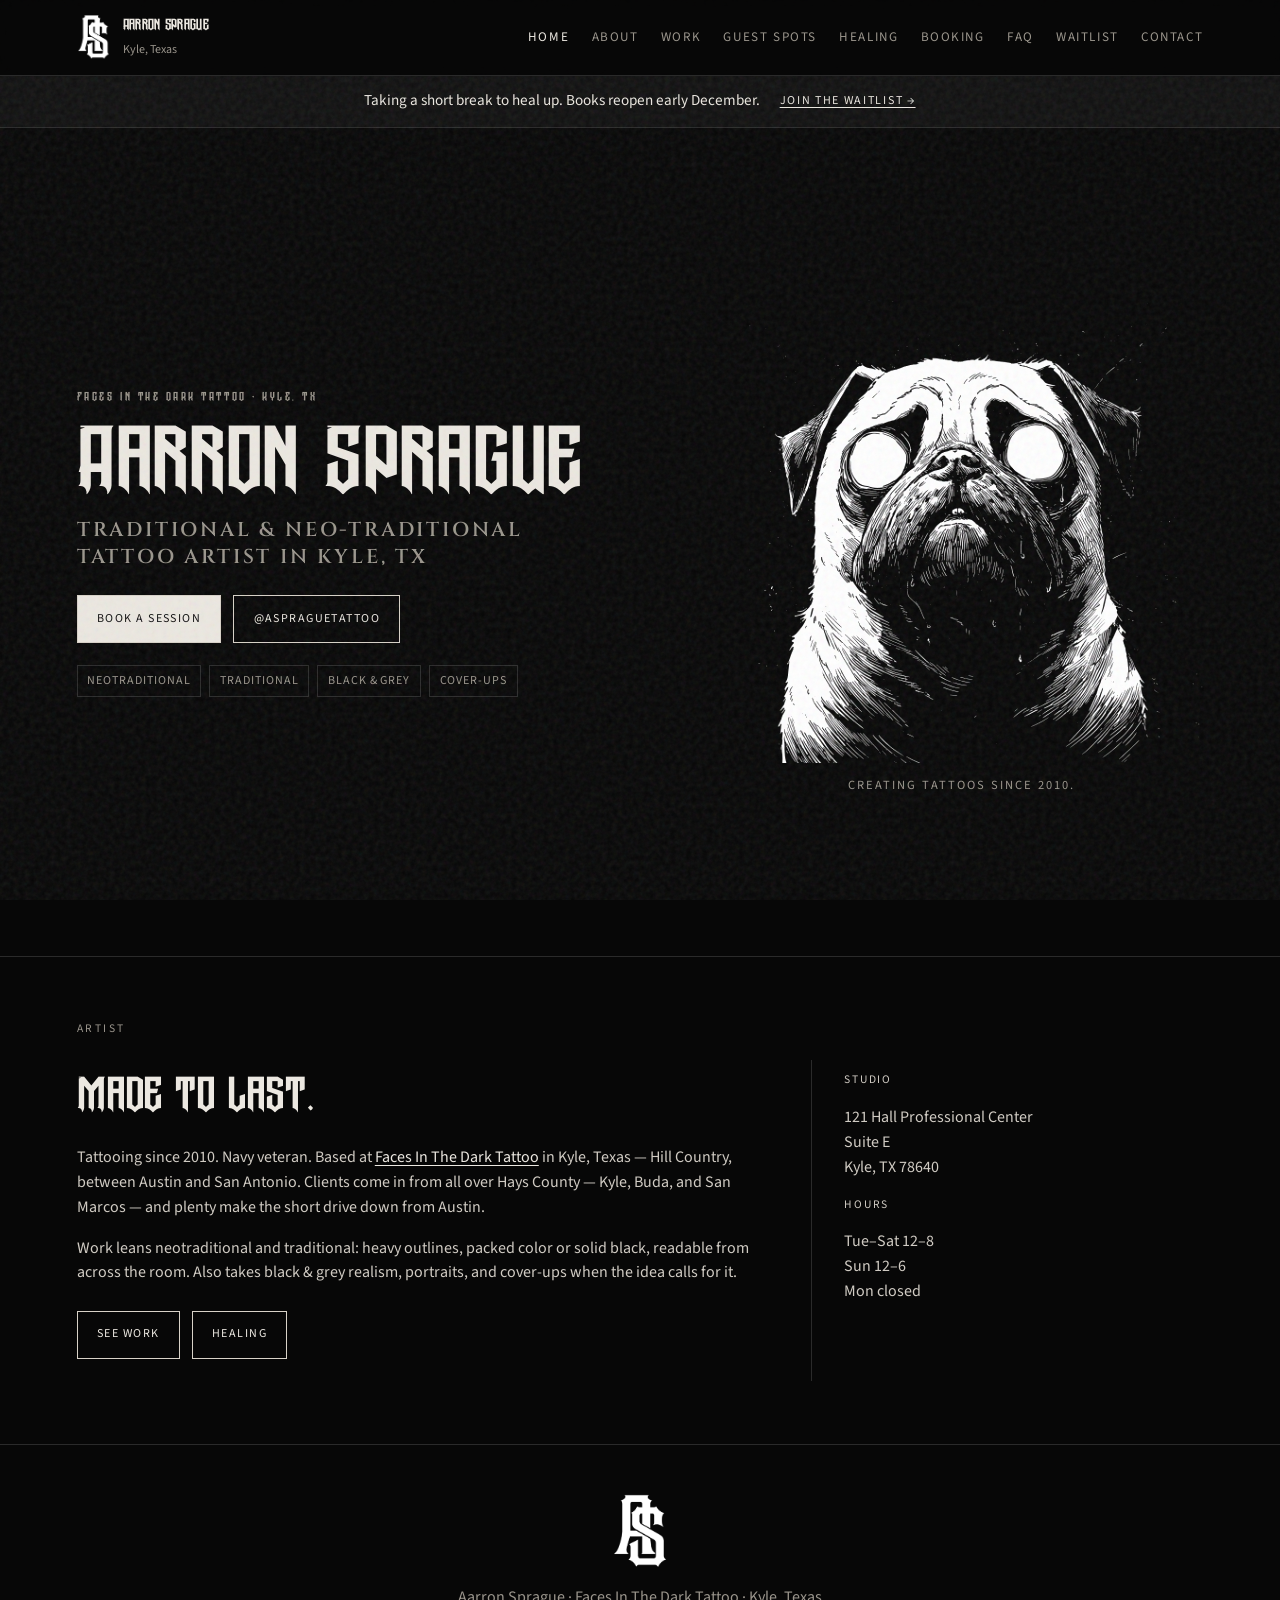
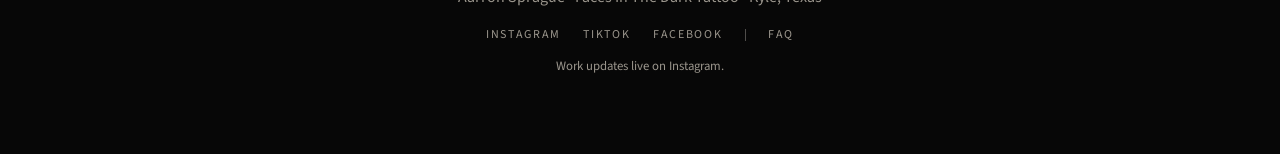
==== commit f836df98: "Books reopen early December instead of mid-November" ====
--- a/index.html
+++ b/index.html
@@ -2,6 +2,7 @@
 <html lang="en">
 <head>
   <meta charset="UTF-8" />
+  <meta name="google-site-verification" content="Is_II3uOBXN9x7-PhrpJrSaSHTAty8ymrMFr_ryVt1o" />
   <meta name="viewport" content="width=device-width, initial-scale=1" />
   <title>Kyle, TX Tattoo Artist | Traditional &amp; Neo-Trad | Aarron Sprague</title>
   <meta name="description" content="Bold traditional &amp; neo-traditional tattoos by Aarron Sprague at Faces In The Dark Tattoo in Kyle, TX. Near Austin, Buda &amp; San Marcos. Book today." />
@@ -98,7 +99,7 @@
 
   <main>
     <div class="notice-banner" role="note">
-      <p>Taking a short break to heal up. Books reopen mid-November.</p>
+      <p>Taking a short break to heal up. Books reopen early December.</p>
       <a href="waitlist.html">Join the waitlist &rarr;</a>
     </div>
     <section class="hero">
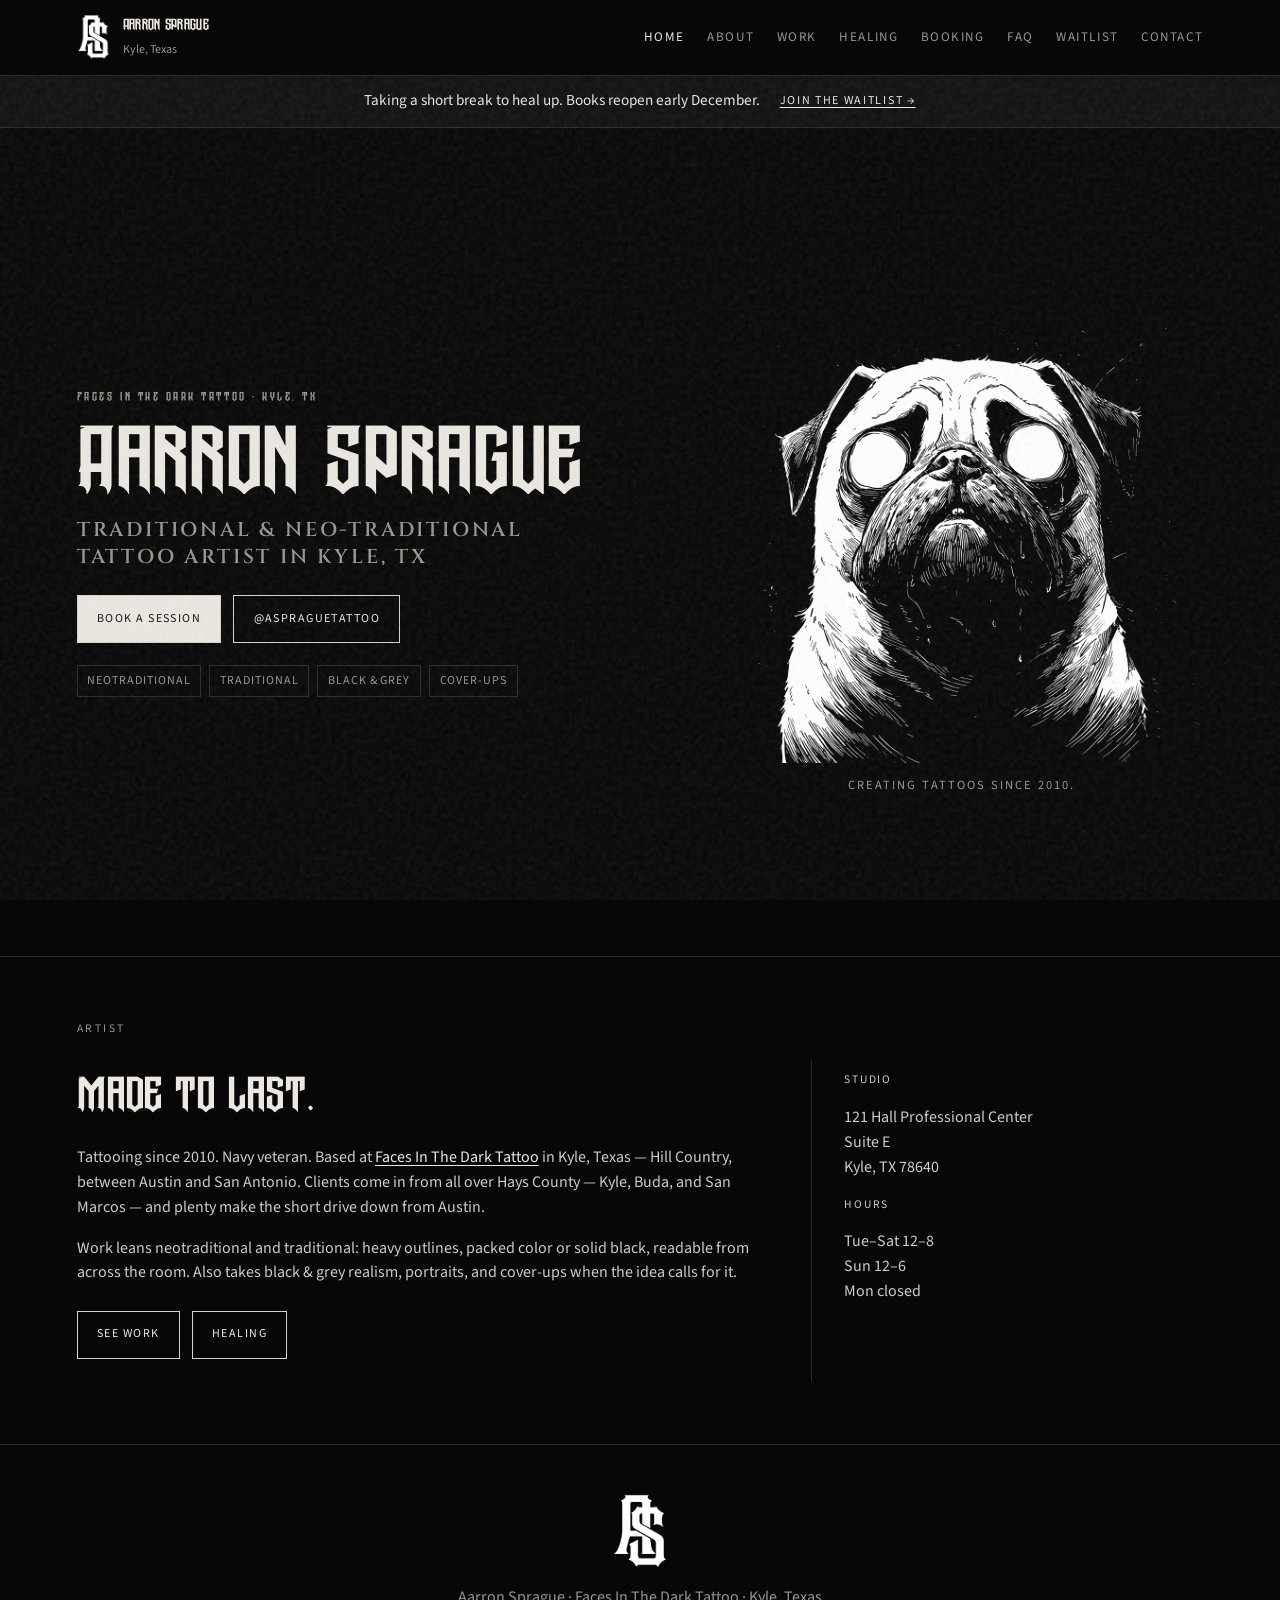
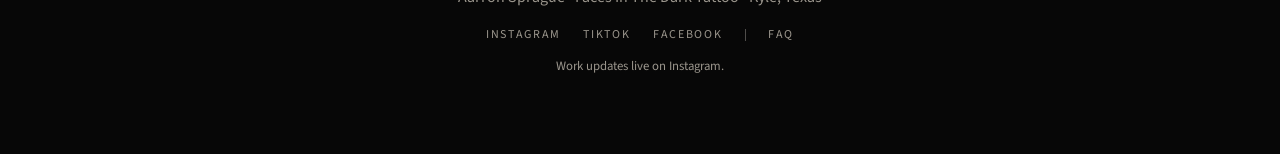
==== commit 789eeb06: "Remove guest spots page; Schedule column on booking; move booking info and policies to FAQ" ====
--- a/index.html
+++ b/index.html
@@ -24,7 +24,7 @@
   <link rel="preconnect" href="https://fonts.googleapis.com" />
   <link rel="preconnect" href="https://fonts.gstatic.com" crossorigin />
   <link href="https://fonts.googleapis.com/css2?family=Cinzel:wght@400;600;700&family=Source+Sans+3:ital,wght@0,400;0,500;0,600;1,400&display=swap" rel="stylesheet" />
-  <link rel="stylesheet" href="styles.css?v=7" />
+  <link rel="stylesheet" href="styles.css?v=8" />
   <script type="application/ld+json">
   {
     "@context": "https://schema.org",
@@ -88,7 +88,6 @@
       <a href="index.html" aria-current="page">Home</a>
       <a href="about.html">About</a>
       <a href="work.html">Work</a>
-      <a href="guest.html">Guest spots</a>
       <a href="healing.html">Healing</a>
       <a href="booking.html">Booking</a>
       <a href="faq.html">FAQ</a>
--- a/styles.css
+++ b/styles.css
@@ -473,6 +473,11 @@
   padding-left: 1.4rem;
 }
 
+.heal-section p + ul,
+.heal-section p + ol {
+  margin-top: 0.7rem;
+}
+
 .heal-section li {
   padding-left: 0.35rem;
 }
@@ -493,41 +498,6 @@
   display: grid;
   grid-template-columns: 1fr 1fr;
   gap: 2rem;
-}
-
-.steps {
-  margin: 0;
-  padding: 0;
-  list-style: none;
-  counter-reset: step;
-}
-
-.steps li {
-  counter-increment: step;
-  position: relative;
-  padding: 0 0 1.4rem 3rem;
-  border-left: 1px solid var(--line);
-}
-
-.steps li::before {
-  content: counter(step);
-  position: absolute;
-  left: -0.8rem;
-  top: 0;
-  width: 1.6rem;
-  height: 1.6rem;
-  border: 1px solid var(--line-hard);
-  background: var(--bg);
-  display: grid;
-  place-items: center;
-  font-family: var(--display);
-  font-size: 0.75rem;
-}
-
-.steps strong {
-  display: block;
-  font-family: var(--display);
-  margin-bottom: 0.25rem;
 }
 
 .book-cards {
@@ -665,55 +635,6 @@
     align-items: flex-start;
   }
 }
-
-.spot-list {
-  display: grid;
-  gap: 0.8rem;
-  max-width: 46rem;
-}
-
-.spot {
-  display: grid;
-  grid-template-columns: 9.5rem 1fr;
-  gap: 1rem;
-  padding: 1rem 1.1rem;
-  border: 1px solid var(--line);
-  background: var(--bg-raise);
-}
-
-.spot time {
-  color: var(--ink);
-  letter-spacing: 0.08em;
-  text-transform: uppercase;
-  font-size: 0.82rem;
-}
-
-.spot strong {
-  display: block;
-  font-family: var(--display);
-  font-weight: 400;
-  font-size: 1.25rem;
-  margin-bottom: 0.2rem;
-}
-
-.spot p {
-  margin: 0;
-  color: var(--muted);
-}
-
-.spot-empty {
-  color: var(--muted);
-  border: 1px dashed var(--line);
-  padding: 1.2rem;
-}
-
-@media (max-width: 640px) {
-  .spot {
-    grid-template-columns: 1fr;
-    gap: 0.3rem;
-  }
-}
-
 
 /* ---------- Visually hidden (screen readers only) ---------- */
 .visually-hidden {
@@ -1236,80 +1157,25 @@
   font-size: 0.72rem;
 }
 
-.booking-steps {
-  max-width: 44rem;
-}
-
-.booking-steps li {
-  color: #d0cbc3;
-}
-
-.booking-steps li:last-child {
-  padding-bottom: 0;
-}
-
-.booking-steps strong {
-  color: var(--ink);
-  font-weight: 400;
-}
-
-/* How it works + Deposit & policies side by side on desktop */
-.booking-info {
-  display: grid;
-  grid-template-columns: minmax(0, 1fr) minmax(0, 1fr);
-  gap: 3rem clamp(2rem, 5vw, 5rem);
-  align-items: start;
-}
-
-.booking-info .section-head {
-  margin-bottom: 1.8rem;
-}
-
-.booking-info .heal-article {
-  max-width: none;
-}
-
-#policies,
-#request {
+/* Booking: compact schedule column + FAQ link under the form */
+#request,
+#schedule {
   scroll-margin-top: 6rem;
 }
 
-@media (max-width: 900px) {
-  .booking-info {
-    grid-template-columns: 1fr;
-    gap: 0;
-  }
-
-  .booking-info > #policies {
-    margin-top: 7vh;
-    padding-top: 7vh;
-    border-top: 1px solid var(--line);
-  }
-}
-
-/* Booking: small card pointing to the FAQ page */
-.faq-card {
-  max-width: 40rem;
-}
-
-.faq-card strong {
-  font-size: 1.15rem;
-  line-height: 1.3;
-}
-
-.faq-card .card-link {
-  display: inline-block;
-  margin-top: 0.5rem;
-  letter-spacing: 0.12em;
-  text-transform: uppercase;
-  font-size: 0.72rem;
-  color: var(--ink);
-  border-bottom: 1px solid var(--muted);
-  padding-bottom: 0.1rem;
-}
-
-.faq-card:hover .card-link {
-  border-color: var(--ink);
+.form-faq-link {
+  margin-top: 1rem;
+}
+
+.form-faq-link a {
+  color: var(--ink);
+}
+
+@media (min-width: 901px) {
+  .book .schedule {
+    position: sticky;
+    top: 6.5rem;
+  }
 }
 
 /* Footer: thin divider between social links and the FAQ link */
@@ -1378,6 +1244,10 @@
   max-width: none;
 }
 
+.faq-list .heal-section[id] {
+  scroll-margin-top: 6rem;
+}
+
 .faq-list .heal-section {
   padding: 1.7rem 0;
 }
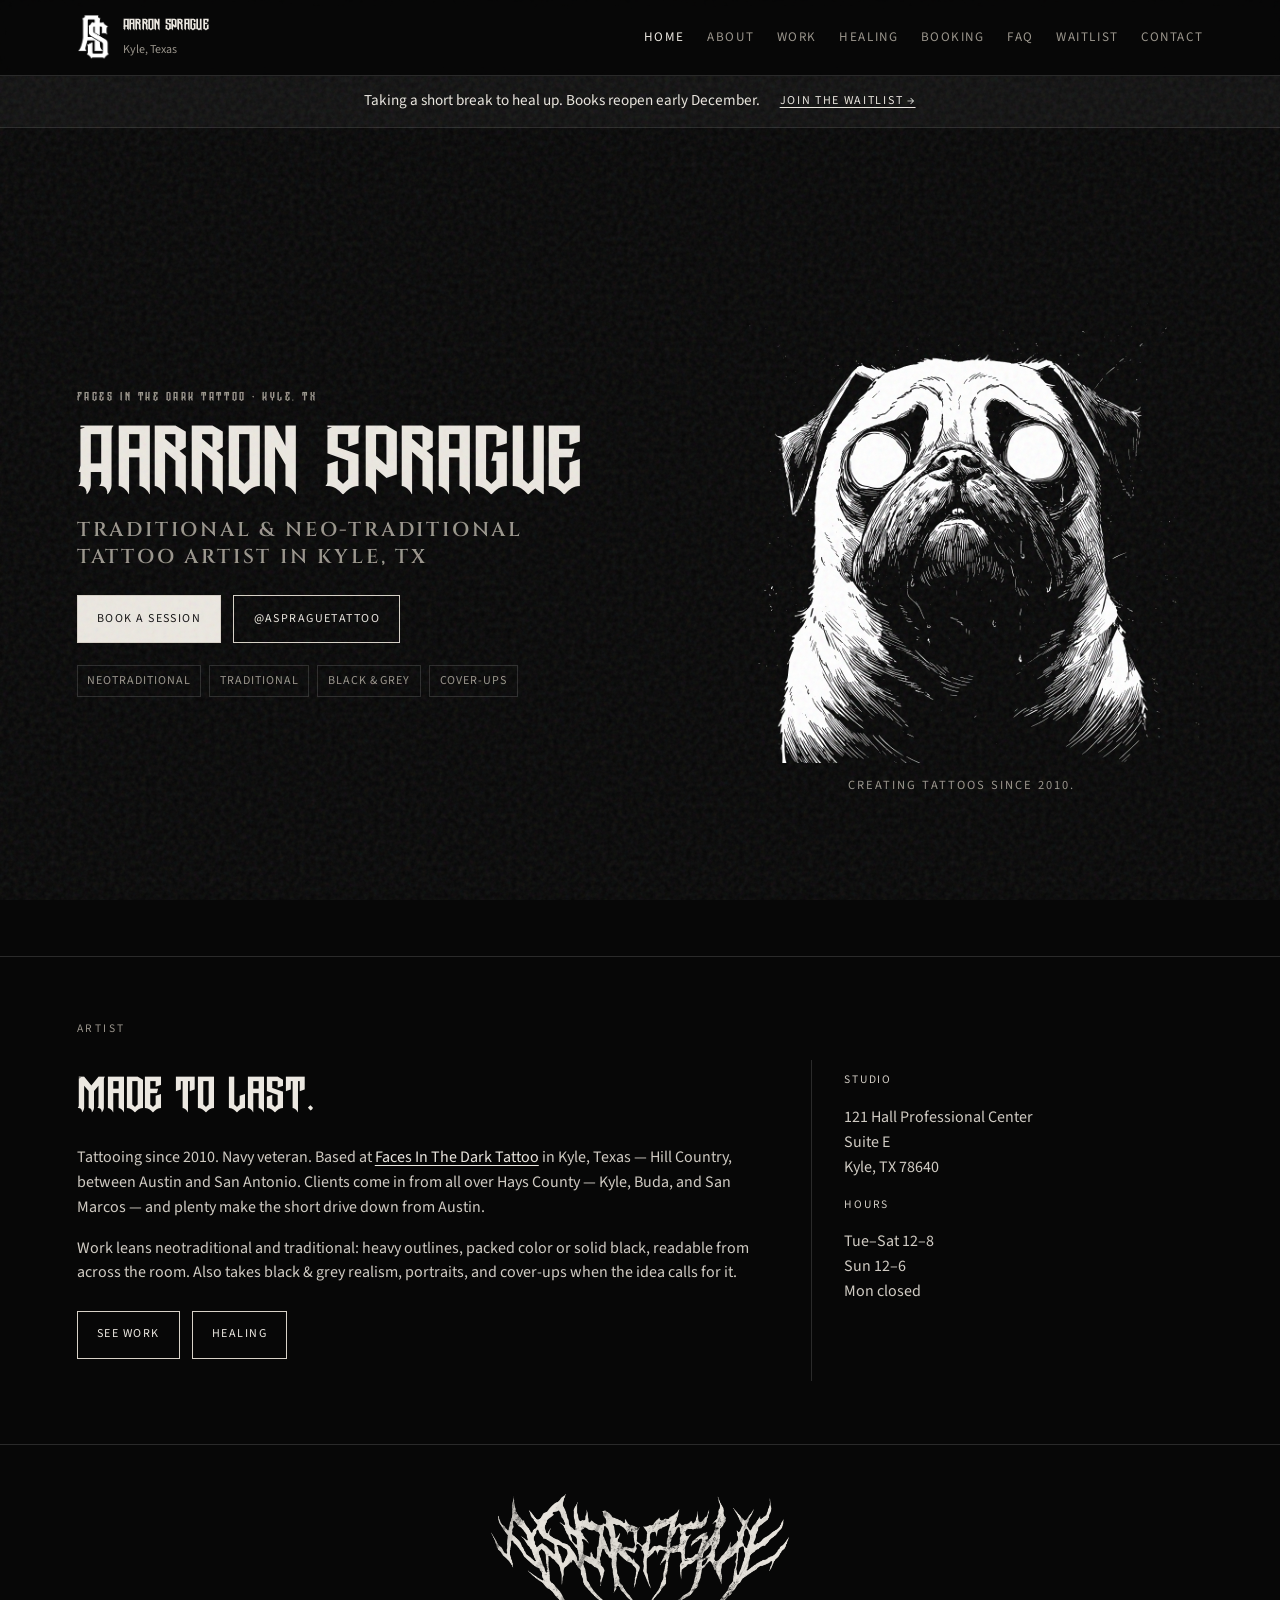
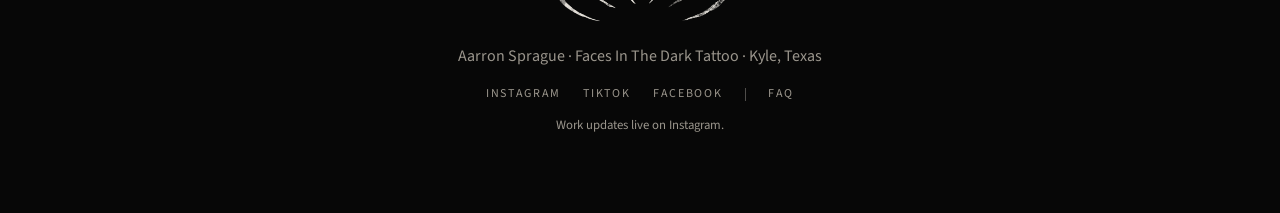
==== commit f0e6cee4: "Footer: replace monogram with ASPRAGUETATTOO wordmark" ====
--- a/index.html
+++ b/index.html
@@ -24,7 +24,7 @@
   <link rel="preconnect" href="https://fonts.googleapis.com" />
   <link rel="preconnect" href="https://fonts.gstatic.com" crossorigin />
   <link href="https://fonts.googleapis.com/css2?family=Cinzel:wght@400;600;700&family=Source+Sans+3:ital,wght@0,400;0,500;0,600;1,400&display=swap" rel="stylesheet" />
-  <link rel="stylesheet" href="styles.css?v=8" />
+  <link rel="stylesheet" href="styles.css?v=10" />
   <script type="application/ld+json">
   {
     "@context": "https://schema.org",
@@ -158,7 +158,10 @@
   </main>
 
   <footer class="site-footer">
-    <img src="assets/as-mark.png" alt="" class="footer-mark" />
+    <picture class="footer-logo">
+      <source srcset="assets/footer-logo.webp" type="image/webp" />
+      <img src="assets/footer-logo.png" alt="Aarron Sprague Tattoo" width="300" height="129" loading="lazy" decoding="async" />
+    </picture>
     <p>Aarron Sprague · Faces In The Dark Tattoo · Kyle, Texas</p>
     <p class="footer-social">
       <a href="https://www.instagram.com/aspraguetattoo/" target="_blank" rel="noopener">Instagram</a>
--- a/styles.css
+++ b/styles.css
@@ -552,11 +552,18 @@
   color: var(--muted);
 }
 
-.footer-mark {
-  width: 56px;
-  height: 76px;
-  object-fit: contain;
-  margin: 0 auto 1rem;
+/* Footer wordmark (light logo on transparent background) */
+.footer-logo {
+  display: block;
+  width: 300px;
+  max-width: 70vw;
+  margin: 0 auto 1.4rem;
+}
+
+.footer-logo img {
+  display: block;
+  width: 100%;
+  height: auto;
   border: none;
   border-radius: 0;
   filter: none;
@@ -1288,3 +1295,97 @@
     position: static;
   }
 }
+
+/* ---------- Reference photo uploads (booking + waitlist forms) ---------- */
+.file-group {
+  border: 0;
+  padding: 0;
+  min-inline-size: 0;
+}
+
+.file-group > legend {
+  margin-bottom: 0.5rem;
+}
+
+.file-stack {
+  display: grid;
+  gap: 0.5rem;
+}
+
+.waitlist-form input[type="file"] {
+  display: block;
+  width: 100%;
+  min-width: 0;
+  margin: 0;
+  padding: 0.5rem 0.6rem;
+  background: var(--bg);
+  border: 1px dashed var(--line);
+  border-radius: 0;
+  color: var(--muted);
+  font-family: "Source Sans 3", system-ui, sans-serif;
+  font-size: 0.9rem;
+  line-height: 1.4;
+  cursor: pointer;
+  transition: border-color 0.15s ease;
+}
+
+.waitlist-form input[type="file"]:hover {
+  border-color: var(--muted);
+}
+
+.waitlist-form input[type="file"]:focus-visible {
+  outline: 1px solid var(--line-hard);
+  outline-offset: 2px;
+}
+
+.waitlist-form input[type="file"]::file-selector-button {
+  margin-right: 0.8rem;
+  padding: 0.45rem 0.9rem;
+  background: transparent;
+  border: 1px solid var(--line-hard);
+  border-radius: 0;
+  color: var(--ink);
+  font-family: "Source Sans 3", system-ui, sans-serif;
+  font-size: 0.72rem;
+  letter-spacing: 0.12em;
+  text-transform: uppercase;
+  cursor: pointer;
+}
+
+.waitlist-form input[type="file"]::file-selector-button:hover {
+  background: var(--ink);
+  color: var(--bg);
+}
+
+.file-group .field-hint a {
+  color: var(--ink);
+}
+
+.file-warn {
+  margin: 0;
+  padding: 0.7rem 0.9rem;
+  border: 1px solid var(--line-hard);
+  color: var(--ink);
+  font-size: 0.9rem;
+  line-height: 1.45;
+}
+
+.file-clear {
+  justify-self: start;
+  align-self: flex-start;
+  padding: 0;
+  background: none;
+  border: 0;
+  border-bottom: 1px solid var(--muted);
+  color: var(--muted);
+  font-family: "Source Sans 3", system-ui, sans-serif;
+  font-size: 0.72rem;
+  letter-spacing: 0.12em;
+  text-transform: uppercase;
+  cursor: pointer;
+}
+
+.file-clear:hover {
+  color: var(--ink);
+  border-color: var(--ink);
+}
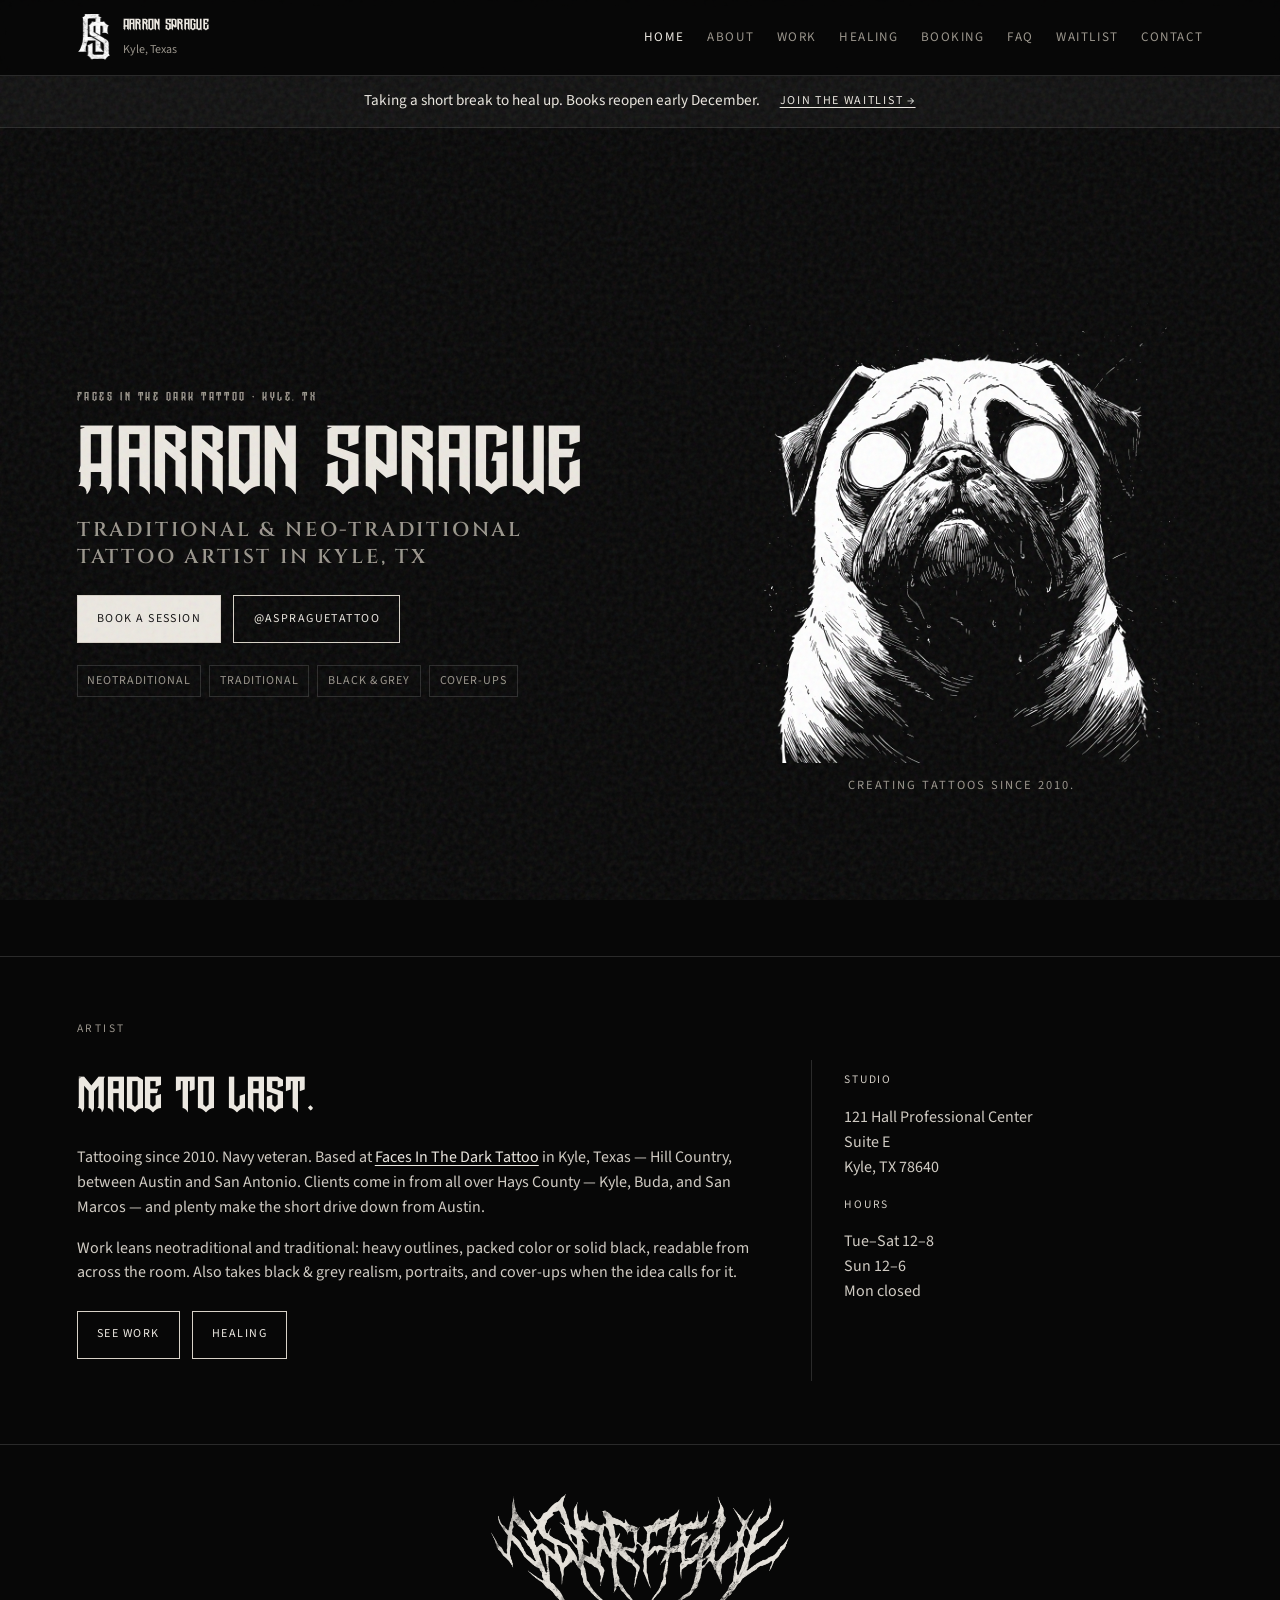
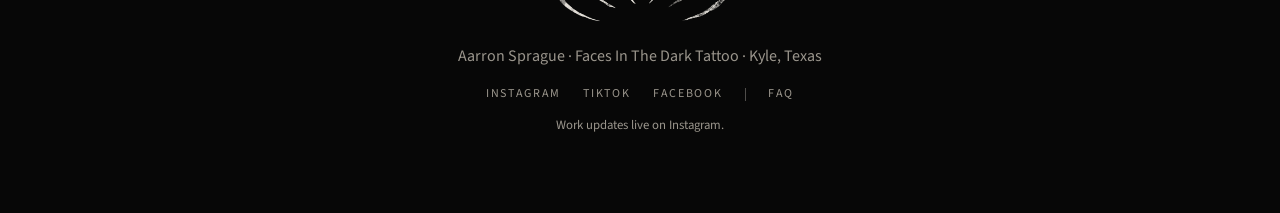
==== commit 84bd3f3e: "Header: heavy distressed AS monogram (png + webp)" ====
--- a/index.html
+++ b/index.html
@@ -75,7 +75,7 @@
 
   <header class="site-header">
     <a class="brand" href="index.html">
-      <img src="assets/as-mark.png" alt="" class="brand-mark" />
+      <picture><source srcset="assets/as-mark.webp?v=2" type="image/webp" /><img src="assets/as-mark.png?v=2" alt="" class="brand-mark" width="34" height="46" /></picture>
       <span>
         <strong>Aarron Sprague</strong>
         <em>Kyle, Texas</em>
